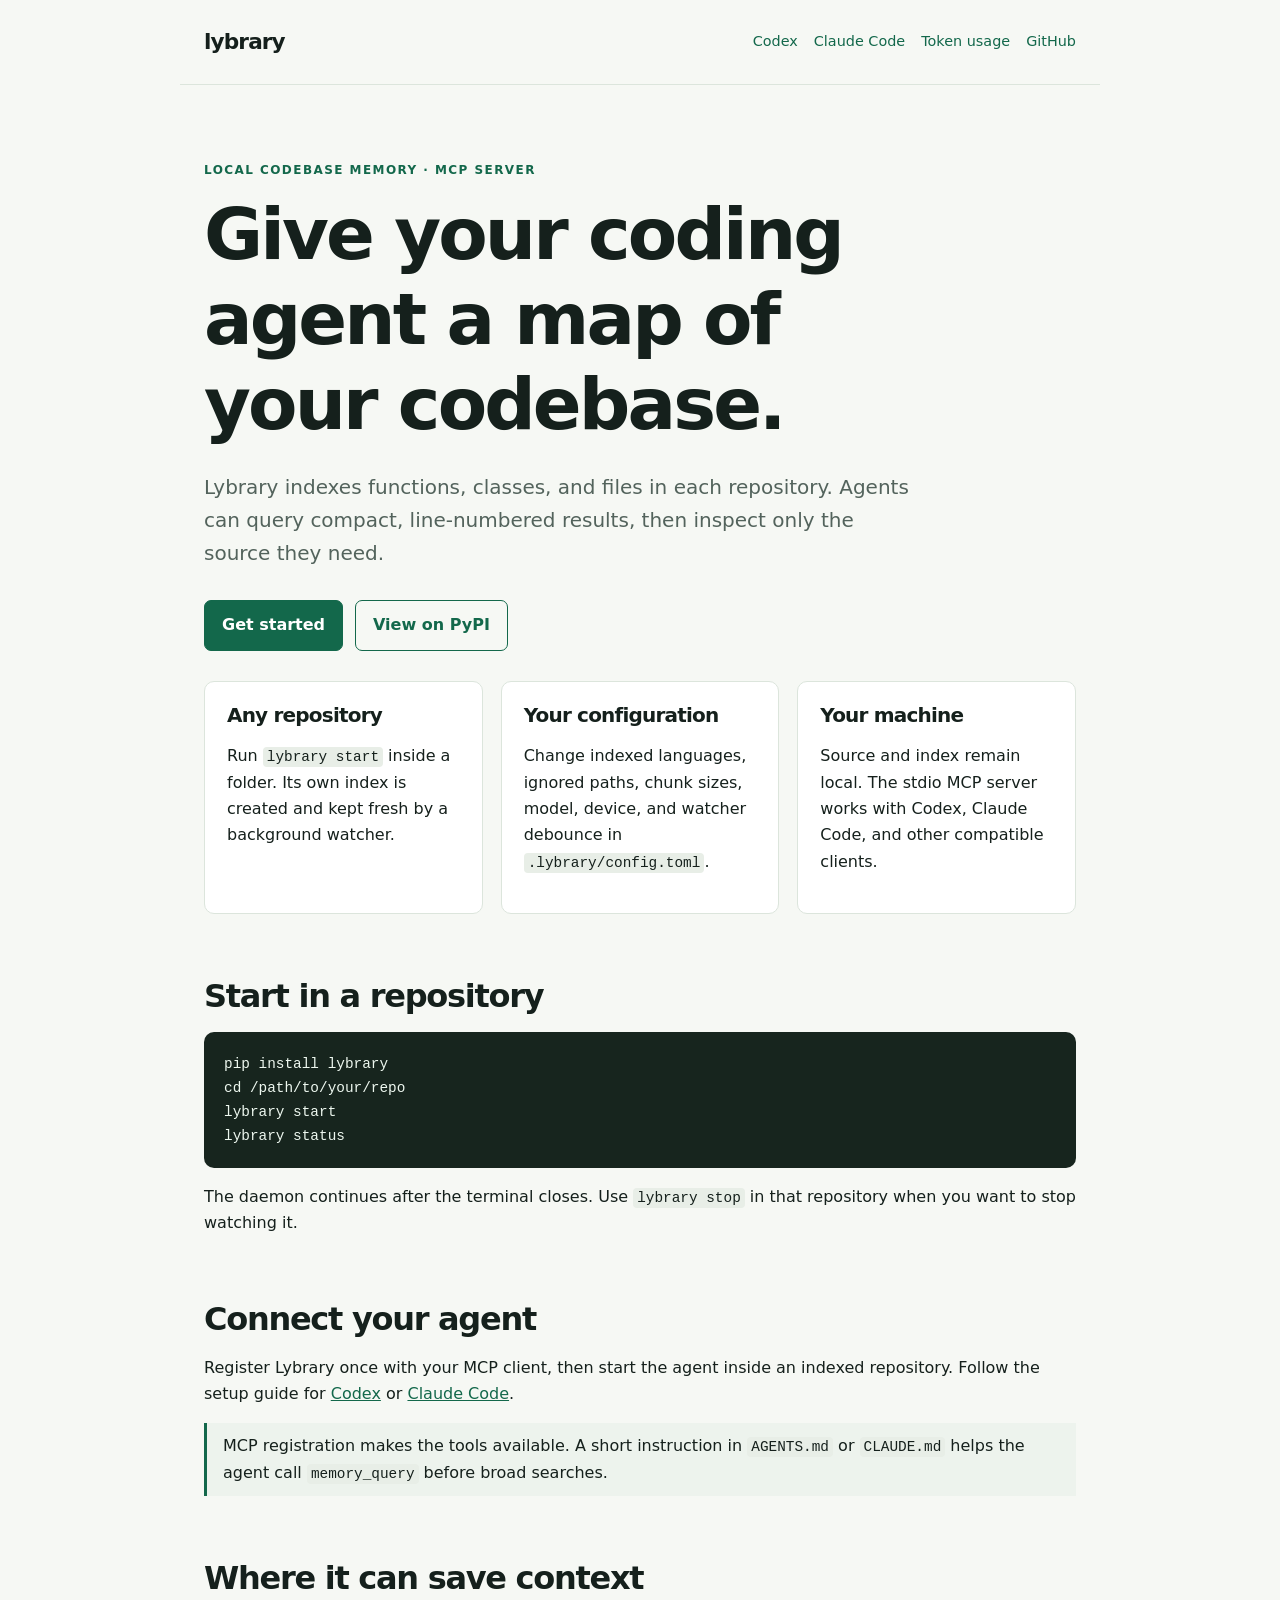
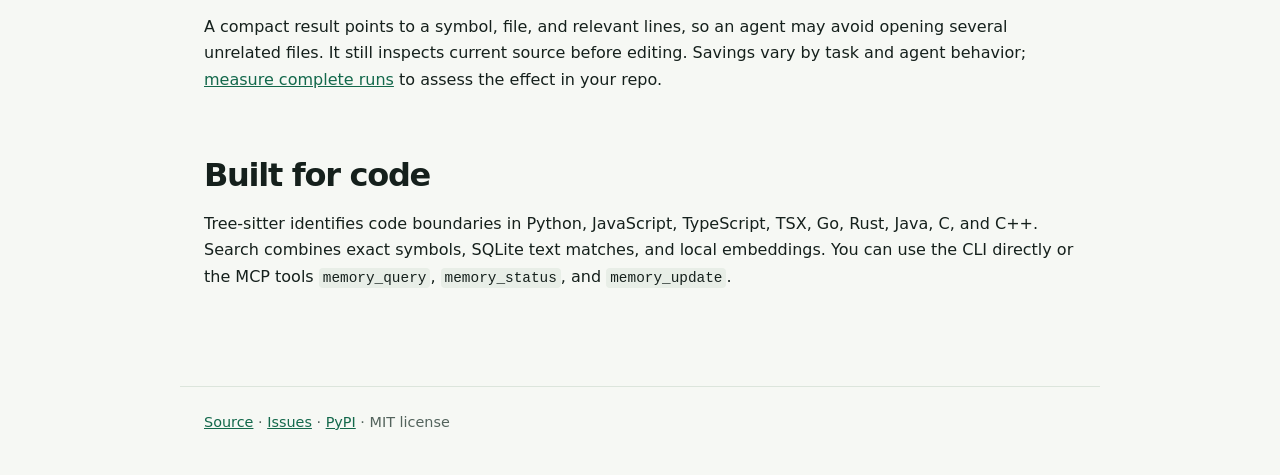
==== docs/index.html @ f179648d "Release Lybrary 0.3.0 with agent guides and compact retrieval" ====
<!doctype html>
<html lang="en">
<head>
  <meta charset="utf-8">
  <meta name="viewport" content="width=device-width,initial-scale=1">
  <title>Lybrary — local codebase memory for Codex and Claude Code</title>
  <meta name="description" content="Index any repository locally and give coding agents precise code search through MCP. Set up Lybrary for Codex, Claude Code, or another MCP client.">
  <link rel="canonical" href="https://vibhu-dixit.github.io/lybrary/">
  <link rel="stylesheet" href="style.css">
</head>
<body>
<header><a class="brand" href="./">lybrary</a><nav aria-label="Main navigation"><a href="codex.html">Codex</a><a href="claude-code.html">Claude Code</a><a href="token-usage.html">Token usage</a><a href="https://github.com/vibhu-dixit/lybrary">GitHub</a></nav></header>
<main>
  <p class="eyebrow">Local codebase memory · MCP server</p>
  <h1>Give your coding agent a map of your codebase.</h1>
  <p class="lead">Lybrary indexes functions, classes, and files in each repository. Agents can query compact, line-numbered results, then inspect only the source they need.</p>
  <div class="actions"><a class="button primary" href="#start">Get started</a><a class="button" href="https://pypi.org/project/lybrary/">View on PyPI</a></div>
  <div class="grid">
    <div class="card"><h3>Any repository</h3><p>Run <code>lybrary start</code> inside a folder. Its own index is created and kept fresh by a background watcher.</p></div>
    <div class="card"><h3>Your configuration</h3><p>Change indexed languages, ignored paths, chunk sizes, model, device, and watcher debounce in <code>.lybrary/config.toml</code>.</p></div>
    <div class="card"><h3>Your machine</h3><p>Source and index remain local. The stdio MCP server works with Codex, Claude Code, and other compatible clients.</p></div>
  </div>
  <h2 id="start">Start in a repository</h2>
  <pre><code>pip install lybrary
cd /path/to/your/repo
lybrary start
lybrary status</code></pre>
  <p>The daemon continues after the terminal closes. Use <code>lybrary stop</code> in that repository when you want to stop watching it.</p>
  <h2>Connect your agent</h2>
  <p>Register Lybrary once with your MCP client, then start the agent inside an indexed repository. Follow the setup guide for <a href="codex.html">Codex</a> or <a href="claude-code.html">Claude Code</a>.</p>
  <p class="note">MCP registration makes the tools available. A short instruction in <code>AGENTS.md</code> or <code>CLAUDE.md</code> helps the agent call <code>memory_query</code> before broad searches.</p>
  <h2>Where it can save context</h2>
  <p>A compact result points to a symbol, file, and relevant lines, so an agent may avoid opening several unrelated files. It still inspects current source before editing. Savings vary by task and agent behavior; <a href="token-usage.html">measure complete runs</a> to assess the effect in your repo.</p>
  <h2>Built for code</h2>
  <p>Tree-sitter identifies code boundaries in Python, JavaScript, TypeScript, TSX, Go, Rust, Java, C, and C++. Search combines exact symbols, SQLite text matches, and local embeddings. You can use the CLI directly or the MCP tools <code>memory_query</code>, <code>memory_status</code>, and <code>memory_update</code>.</p>
</main>
<footer><a href="https://github.com/vibhu-dixit/lybrary">Source</a> · <a href="https://github.com/vibhu-dixit/lybrary/issues">Issues</a> · <a href="https://pypi.org/project/lybrary/">PyPI</a> · MIT license</footer>
</body>
</html>
---- docs/style.css ----
:root{color-scheme:light;--ink:#15201c;--muted:#53635c;--paper:#f6f8f4;--line:#dce5dc;--accent:#13684b}
*{box-sizing:border-box}body{margin:0;background:var(--paper);color:var(--ink);font:16px/1.65 system-ui,-apple-system,Segoe UI,sans-serif}
a{color:var(--accent)}a:hover{text-decoration-thickness:2px}header,main,footer{max-width:920px;margin:auto;padding:0 24px}
header{display:flex;align-items:center;justify-content:space-between;gap:24px;padding-top:24px;padding-bottom:24px;border-bottom:1px solid var(--line)}
.brand{font-weight:800;font-size:1.35rem;letter-spacing:-.04em;text-decoration:none;color:var(--ink)}nav{display:flex;flex-wrap:wrap;gap:16px}nav a{text-decoration:none;font-size:.9rem}
main{padding-top:64px;padding-bottom:80px}h1,h2,h3{line-height:1.18;letter-spacing:-.04em}h1{font-size:clamp(2.5rem,7vw,4.5rem);max-width:760px;margin:0 0 24px}h2{font-size:2rem;margin:64px 0 16px}h3{font-size:1.25rem;margin:30px 0 8px}
.lead{font-size:1.25rem;color:var(--muted);max-width:720px}.eyebrow{text-transform:uppercase;letter-spacing:.12em;font-weight:700;font-size:.75rem;color:var(--accent)}
.actions{display:flex;flex-wrap:wrap;gap:12px;margin:30px 0}.button{display:inline-block;padding:11px 17px;border:1px solid var(--accent);border-radius:7px;text-decoration:none;font-weight:700}.button.primary{background:var(--accent);color:white}
.grid{display:grid;grid-template-columns:repeat(auto-fit,minmax(240px,1fr));gap:18px;margin:26px 0}.card{padding:22px;border:1px solid var(--line);border-radius:10px;background:white}.card h3{margin-top:0}
pre{overflow:auto;background:#17251e;color:#edf7ef;padding:20px;border-radius:10px;line-height:1.5}code{font:0.9em/1.5 ui-monospace,SFMono-Regular,Consolas,monospace}p code,li code{background:#e8eee7;padding:2px 4px;border-radius:4px}
ol,ul{padding-left:24px}li{margin:8px 0}.note{border-left:3px solid var(--accent);padding:10px 16px;background:#edf3ed}
footer{border-top:1px solid var(--line);padding-top:24px;padding-bottom:40px;color:var(--muted);font-size:.9rem}
@media(max-width:600px){header{align-items:flex-start;flex-direction:column}main{padding-top:42px}}
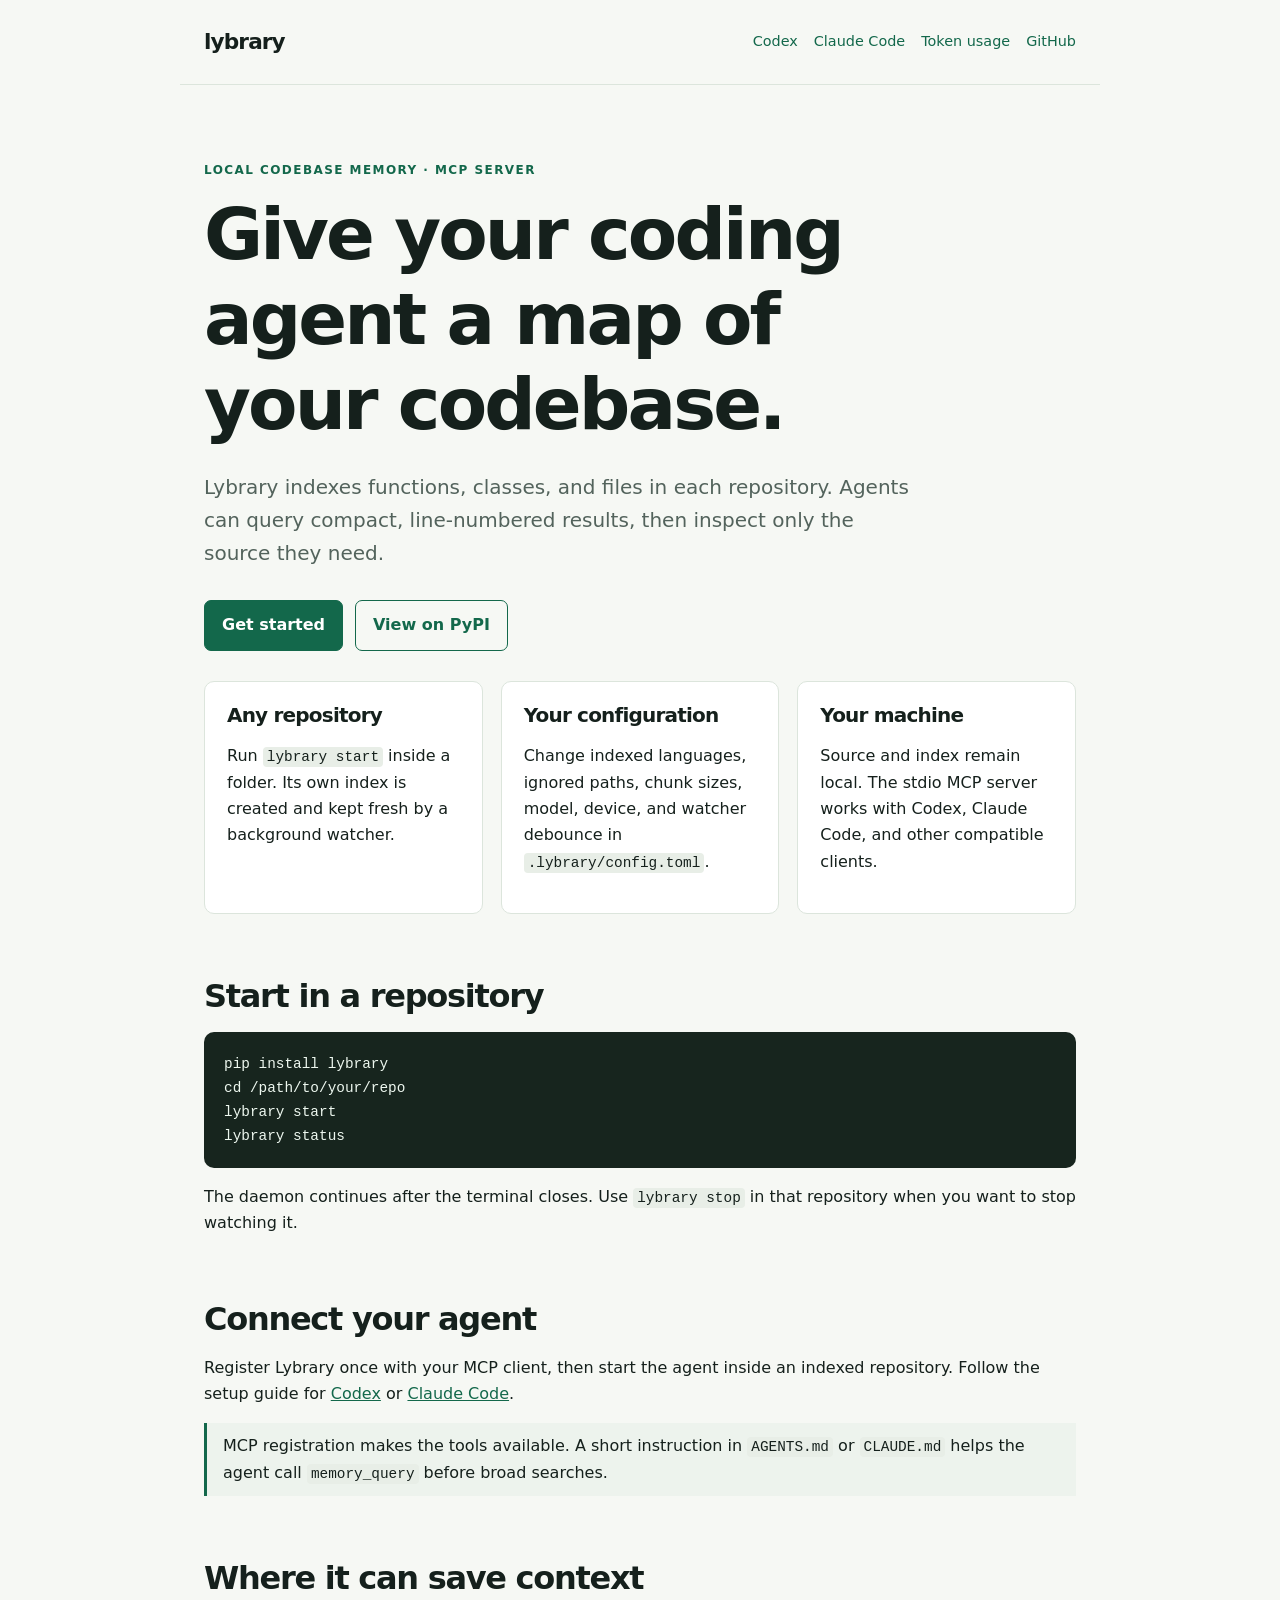
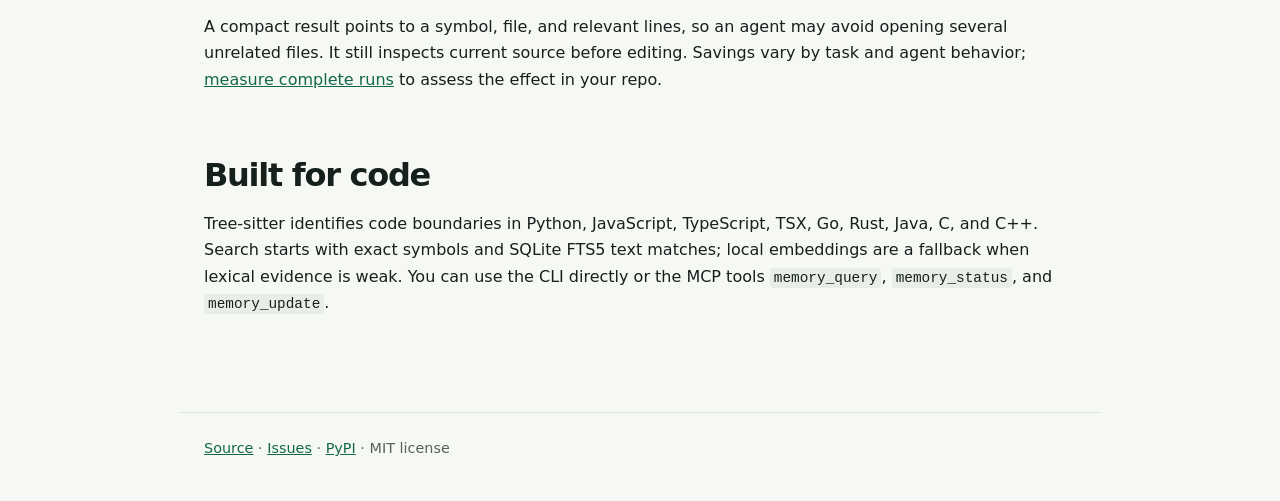
==== commit 42f8dca4: "Prefer lexical code retrieval with FTS5 fallback" ====
--- a/docs/index.html
+++ b/docs/index.html
@@ -32,7 +32,7 @@
   <h2>Where it can save context</h2>
   <p>A compact result points to a symbol, file, and relevant lines, so an agent may avoid opening several unrelated files. It still inspects current source before editing. Savings vary by task and agent behavior; <a href="token-usage.html">measure complete runs</a> to assess the effect in your repo.</p>
   <h2>Built for code</h2>
-  <p>Tree-sitter identifies code boundaries in Python, JavaScript, TypeScript, TSX, Go, Rust, Java, C, and C++. Search combines exact symbols, SQLite text matches, and local embeddings. You can use the CLI directly or the MCP tools <code>memory_query</code>, <code>memory_status</code>, and <code>memory_update</code>.</p>
+  <p>Tree-sitter identifies code boundaries in Python, JavaScript, TypeScript, TSX, Go, Rust, Java, C, and C++. Search starts with exact symbols and SQLite FTS5 text matches; local embeddings are a fallback when lexical evidence is weak. You can use the CLI directly or the MCP tools <code>memory_query</code>, <code>memory_status</code>, and <code>memory_update</code>.</p>
 </main>
 <footer><a href="https://github.com/vibhu-dixit/lybrary">Source</a> · <a href="https://github.com/vibhu-dixit/lybrary/issues">Issues</a> · <a href="https://pypi.org/project/lybrary/">PyPI</a> · MIT license</footer>
 </body>
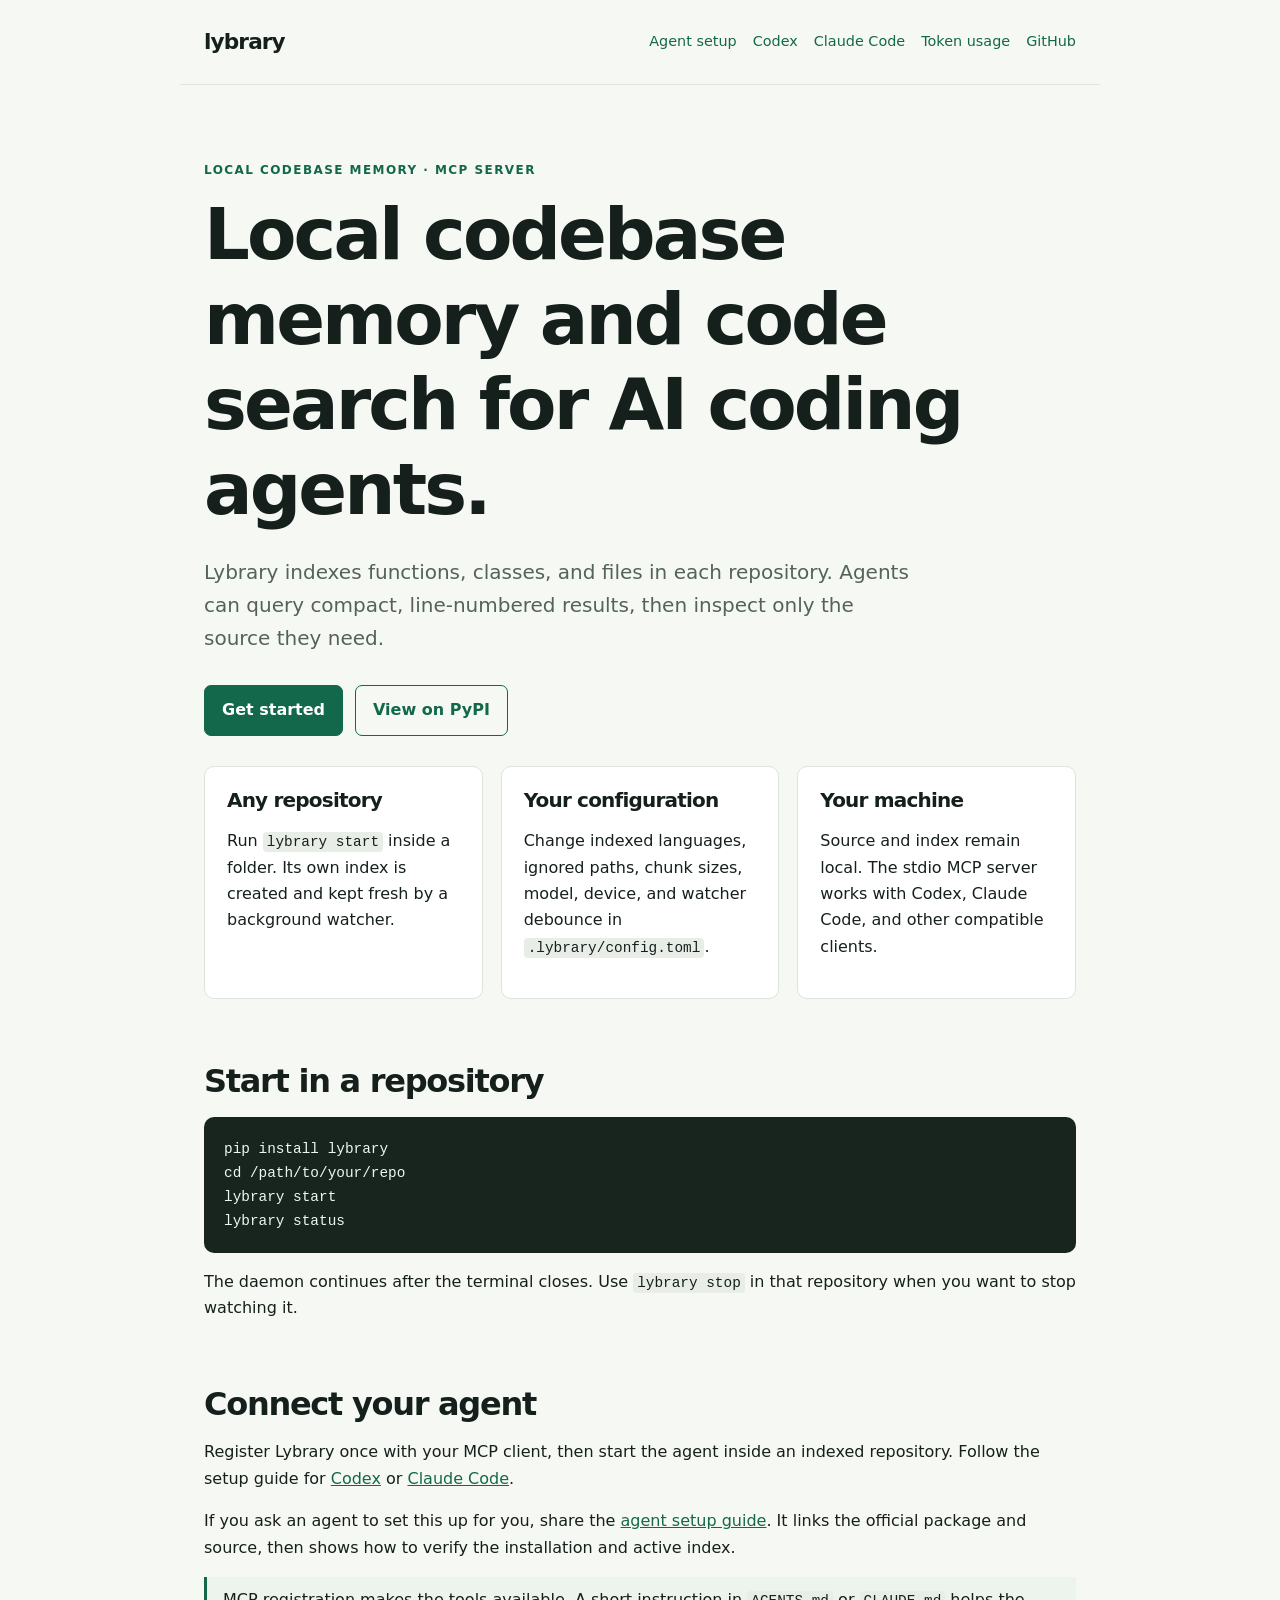
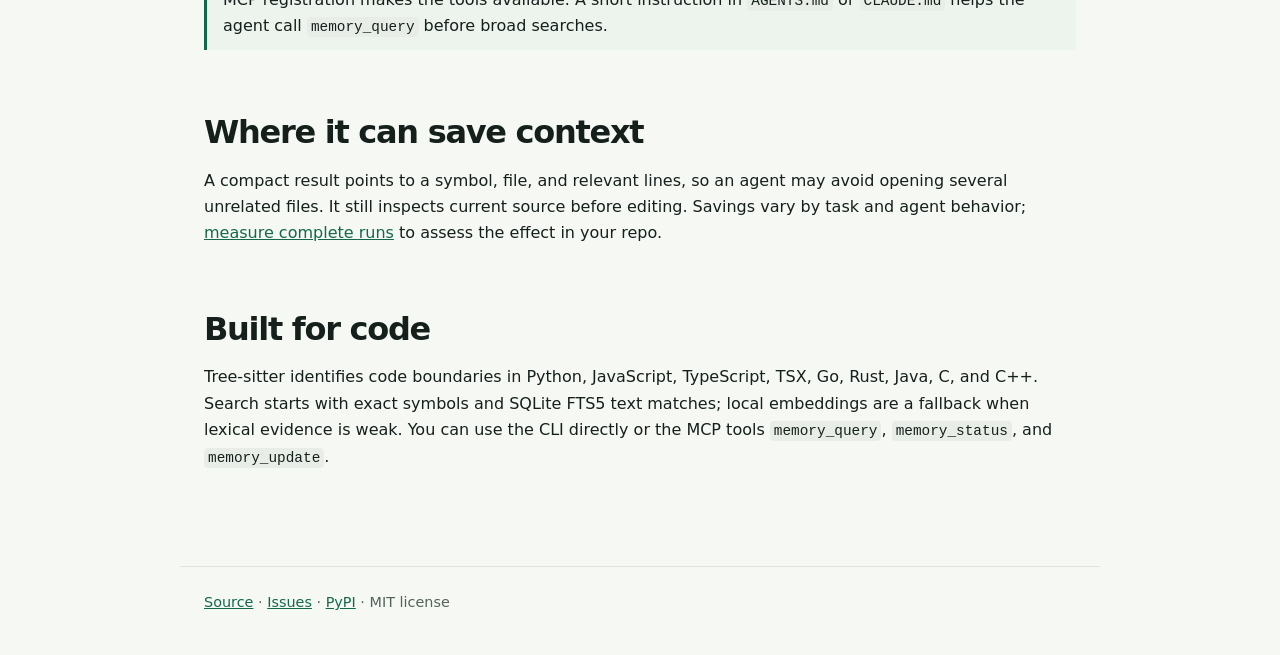
==== commit b9522816: "Improve agent discovery and setup for Lybrary 0.3.2" ====
--- a/docs/index.html
+++ b/docs/index.html
@@ -9,10 +9,10 @@
   <link rel="stylesheet" href="style.css">
 </head>
 <body>
-<header><a class="brand" href="./">lybrary</a><nav aria-label="Main navigation"><a href="codex.html">Codex</a><a href="claude-code.html">Claude Code</a><a href="token-usage.html">Token usage</a><a href="https://github.com/vibhu-dixit/lybrary">GitHub</a></nav></header>
+<header><a class="brand" href="./">lybrary</a><nav aria-label="Main navigation"><a href="agent-setup.html">Agent setup</a><a href="codex.html">Codex</a><a href="claude-code.html">Claude Code</a><a href="token-usage.html">Token usage</a><a href="https://github.com/vibhu-dixit/lybrary">GitHub</a></nav></header>
 <main>
   <p class="eyebrow">Local codebase memory · MCP server</p>
-  <h1>Give your coding agent a map of your codebase.</h1>
+  <h1>Local codebase memory and code search for AI coding agents.</h1>
   <p class="lead">Lybrary indexes functions, classes, and files in each repository. Agents can query compact, line-numbered results, then inspect only the source they need.</p>
   <div class="actions"><a class="button primary" href="#start">Get started</a><a class="button" href="https://pypi.org/project/lybrary/">View on PyPI</a></div>
   <div class="grid">
@@ -28,6 +28,7 @@
   <p>The daemon continues after the terminal closes. Use <code>lybrary stop</code> in that repository when you want to stop watching it.</p>
   <h2>Connect your agent</h2>
   <p>Register Lybrary once with your MCP client, then start the agent inside an indexed repository. Follow the setup guide for <a href="codex.html">Codex</a> or <a href="claude-code.html">Claude Code</a>.</p>
+  <p>If you ask an agent to set this up for you, share the <a href="agent-setup.html">agent setup guide</a>. It links the official package and source, then shows how to verify the installation and active index.</p>
   <p class="note">MCP registration makes the tools available. A short instruction in <code>AGENTS.md</code> or <code>CLAUDE.md</code> helps the agent call <code>memory_query</code> before broad searches.</p>
   <h2>Where it can save context</h2>
   <p>A compact result points to a symbol, file, and relevant lines, so an agent may avoid opening several unrelated files. It still inspects current source before editing. Savings vary by task and agent behavior; <a href="token-usage.html">measure complete runs</a> to assess the effect in your repo.</p>
